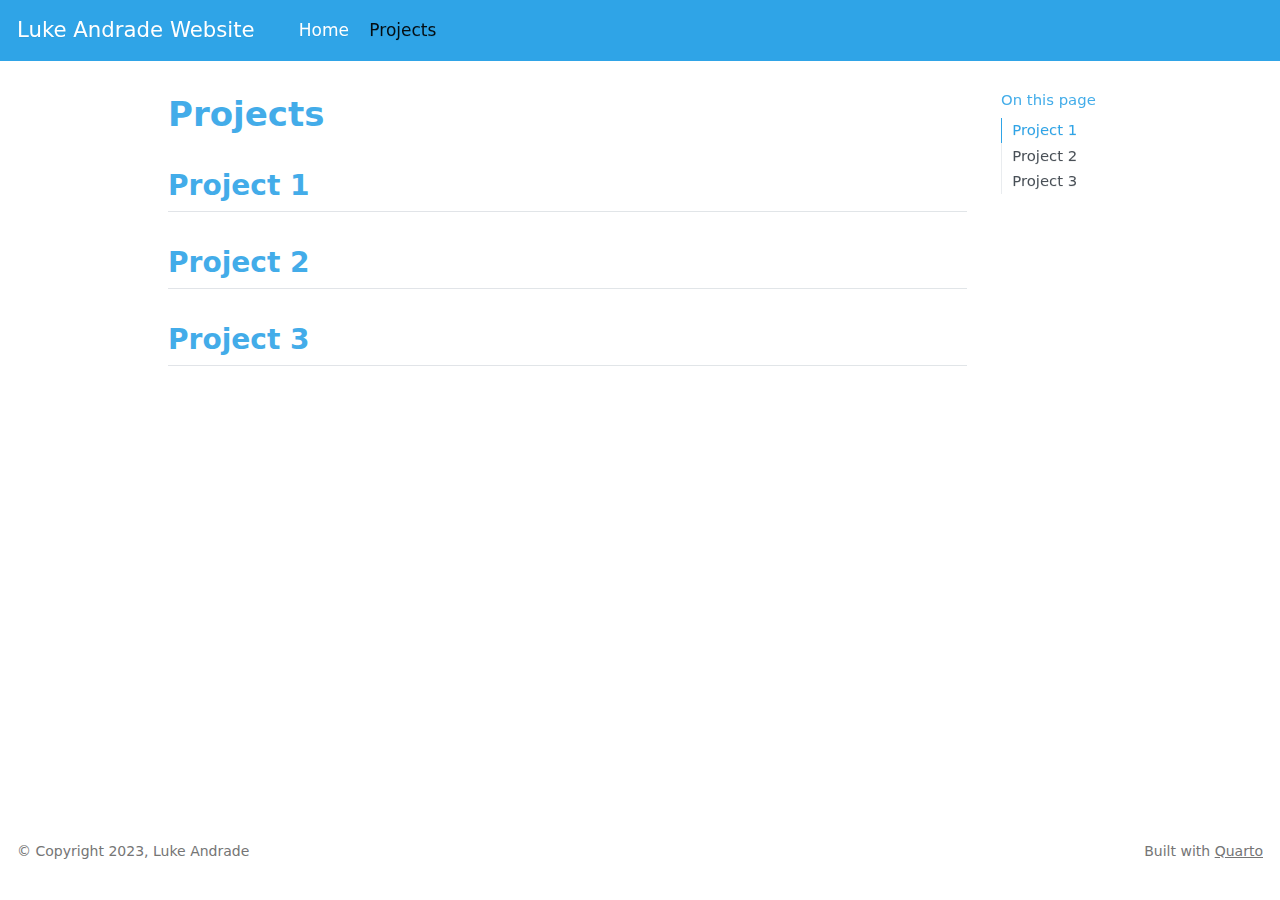
==== docs/projects.html @ 21bf118b "First Commit" ====
<!DOCTYPE html>
<html xmlns="http://www.w3.org/1999/xhtml" lang="en" xml:lang="en"><head>

<meta charset="utf-8">
<meta name="generator" content="quarto-1.3.450">

<meta name="viewport" content="width=device-width, initial-scale=1.0, user-scalable=yes">


<title>Luke Andrade Website - Projects</title>
<style>
code{white-space: pre-wrap;}
span.smallcaps{font-variant: small-caps;}
div.columns{display: flex; gap: min(4vw, 1.5em);}
div.column{flex: auto; overflow-x: auto;}
div.hanging-indent{margin-left: 1.5em; text-indent: -1.5em;}
ul.task-list{list-style: none;}
ul.task-list li input[type="checkbox"] {
  width: 0.8em;
  margin: 0 0.8em 0.2em -1em; /* quarto-specific, see https://github.com/quarto-dev/quarto-cli/issues/4556 */ 
  vertical-align: middle;
}
</style>


<script src="site_libs/quarto-nav/quarto-nav.js"></script>
<script src="site_libs/quarto-nav/headroom.min.js"></script>
<script src="site_libs/clipboard/clipboard.min.js"></script>
<script src="site_libs/quarto-search/autocomplete.umd.js"></script>
<script src="site_libs/quarto-search/fuse.min.js"></script>
<script src="site_libs/quarto-search/quarto-search.js"></script>
<meta name="quarto:offset" content="./">
<script src="site_libs/quarto-html/quarto.js"></script>
<script src="site_libs/quarto-html/popper.min.js"></script>
<script src="site_libs/quarto-html/tippy.umd.min.js"></script>
<script src="site_libs/quarto-html/anchor.min.js"></script>
<link href="site_libs/quarto-html/tippy.css" rel="stylesheet">
<link href="site_libs/quarto-html/quarto-syntax-highlighting.css" rel="stylesheet" id="quarto-text-highlighting-styles">
<script src="site_libs/bootstrap/bootstrap.min.js"></script>
<link href="site_libs/bootstrap/bootstrap-icons.css" rel="stylesheet">
<link href="site_libs/bootstrap/bootstrap.min.css" rel="stylesheet" id="quarto-bootstrap" data-mode="light">
<script id="quarto-search-options" type="application/json">{
  "location": "navbar",
  "copy-button": false,
  "collapse-after": 3,
  "panel-placement": "end",
  "type": "overlay",
  "limit": 20,
  "language": {
    "search-no-results-text": "No results",
    "search-matching-documents-text": "matching documents",
    "search-copy-link-title": "Copy link to search",
    "search-hide-matches-text": "Hide additional matches",
    "search-more-match-text": "more match in this document",
    "search-more-matches-text": "more matches in this document",
    "search-clear-button-title": "Clear",
    "search-detached-cancel-button-title": "Cancel",
    "search-submit-button-title": "Submit",
    "search-label": "Search"
  }
}</script>


</head>

<body class="nav-fixed">

<div id="quarto-search-results"></div>
  <header id="quarto-header" class="headroom fixed-top">
    <nav class="navbar navbar-expand-lg navbar-dark ">
      <div class="navbar-container container-fluid">
      <div class="navbar-brand-container">
    <a class="navbar-brand" href="./index.html">
    <span class="navbar-title">Luke Andrade Website</span>
    </a>
  </div>
            <div id="quarto-search" class="" title="Search"></div>
          <button class="navbar-toggler" type="button" data-bs-toggle="collapse" data-bs-target="#navbarCollapse" aria-controls="navbarCollapse" aria-expanded="false" aria-label="Toggle navigation" onclick="if (window.quartoToggleHeadroom) { window.quartoToggleHeadroom(); }">
  <span class="navbar-toggler-icon"></span>
</button>
          <div class="collapse navbar-collapse" id="navbarCollapse">
            <ul class="navbar-nav navbar-nav-scroll me-auto">
  <li class="nav-item">
    <a class="nav-link" href="./index.html" rel="" target="">
 <span class="menu-text">Home</span></a>
  </li>  
  <li class="nav-item">
    <a class="nav-link active" href="./projects.html" rel="" target="" aria-current="page">
 <span class="menu-text">Projects</span></a>
  </li>  
</ul>
            <div class="quarto-navbar-tools ms-auto">
    <a href="https://www.linkedin.com/in/landrade0228/" rel="" title="" class="quarto-navigation-tool px-1" aria-label=""><i class="bi bi-linkedin"></i></a>
    <a href="https://github.com/StochasticSorcerer/quarto-website-template" rel="" title="" class="quarto-navigation-tool px-1" aria-label=""><i class="bi bi-github"></i></a>
</div>
          </div> <!-- /navcollapse -->
      </div> <!-- /container-fluid -->
    </nav>
</header>
<!-- content -->
<div id="quarto-content" class="quarto-container page-columns page-rows-contents page-layout-article page-navbar">
<!-- sidebar -->
<!-- margin-sidebar -->
    <div id="quarto-margin-sidebar" class="sidebar margin-sidebar">
        <nav id="TOC" role="doc-toc" class="toc-active">
    <h2 id="toc-title">On this page</h2>
   
  <ul>
  <li><a href="#project-1" id="toc-project-1" class="nav-link active" data-scroll-target="#project-1">Project 1</a></li>
  <li><a href="#project-2" id="toc-project-2" class="nav-link" data-scroll-target="#project-2">Project 2</a></li>
  <li><a href="#project-3" id="toc-project-3" class="nav-link" data-scroll-target="#project-3">Project 3</a></li>
  </ul>
</nav>
    </div>
<!-- main -->
<main class="content" id="quarto-document-content">

<header id="title-block-header" class="quarto-title-block default">
<div class="quarto-title">
<h1 class="title">Projects</h1>
</div>



<div class="quarto-title-meta">

    
  
    
  </div>
  

</header>

<section id="project-1" class="level2">
<h2 class="anchored" data-anchor-id="project-1">Project 1</h2>
</section>
<section id="project-2" class="level2">
<h2 class="anchored" data-anchor-id="project-2">Project 2</h2>
</section>
<section id="project-3" class="level2">
<h2 class="anchored" data-anchor-id="project-3">Project 3</h2>


</section>

</main> <!-- /main -->
<script id="quarto-html-after-body" type="application/javascript">
window.document.addEventListener("DOMContentLoaded", function (event) {
  const toggleBodyColorMode = (bsSheetEl) => {
    const mode = bsSheetEl.getAttribute("data-mode");
    const bodyEl = window.document.querySelector("body");
    if (mode === "dark") {
      bodyEl.classList.add("quarto-dark");
      bodyEl.classList.remove("quarto-light");
    } else {
      bodyEl.classList.add("quarto-light");
      bodyEl.classList.remove("quarto-dark");
    }
  }
  const toggleBodyColorPrimary = () => {
    const bsSheetEl = window.document.querySelector("link#quarto-bootstrap");
    if (bsSheetEl) {
      toggleBodyColorMode(bsSheetEl);
    }
  }
  toggleBodyColorPrimary();  
  const icon = "";
  const anchorJS = new window.AnchorJS();
  anchorJS.options = {
    placement: 'right',
    icon: icon
  };
  anchorJS.add('.anchored');
  const isCodeAnnotation = (el) => {
    for (const clz of el.classList) {
      if (clz.startsWith('code-annotation-')) {                     
        return true;
      }
    }
    return false;
  }
  const clipboard = new window.ClipboardJS('.code-copy-button', {
    text: function(trigger) {
      const codeEl = trigger.previousElementSibling.cloneNode(true);
      for (const childEl of codeEl.children) {
        if (isCodeAnnotation(childEl)) {
          childEl.remove();
        }
      }
      return codeEl.innerText;
    }
  });
  clipboard.on('success', function(e) {
    // button target
    const button = e.trigger;
    // don't keep focus
    button.blur();
    // flash "checked"
    button.classList.add('code-copy-button-checked');
    var currentTitle = button.getAttribute("title");
    button.setAttribute("title", "Copied!");
    let tooltip;
    if (window.bootstrap) {
      button.setAttribute("data-bs-toggle", "tooltip");
      button.setAttribute("data-bs-placement", "left");
      button.setAttribute("data-bs-title", "Copied!");
      tooltip = new bootstrap.Tooltip(button, 
        { trigger: "manual", 
          customClass: "code-copy-button-tooltip",
          offset: [0, -8]});
      tooltip.show();    
    }
    setTimeout(function() {
      if (tooltip) {
        tooltip.hide();
        button.removeAttribute("data-bs-title");
        button.removeAttribute("data-bs-toggle");
        button.removeAttribute("data-bs-placement");
      }
      button.setAttribute("title", currentTitle);
      button.classList.remove('code-copy-button-checked');
    }, 1000);
    // clear code selection
    e.clearSelection();
  });
  function tippyHover(el, contentFn) {
    const config = {
      allowHTML: true,
      content: contentFn,
      maxWidth: 500,
      delay: 100,
      arrow: false,
      appendTo: function(el) {
          return el.parentElement;
      },
      interactive: true,
      interactiveBorder: 10,
      theme: 'quarto',
      placement: 'bottom-start'
    };
    window.tippy(el, config); 
  }
  const noterefs = window.document.querySelectorAll('a[role="doc-noteref"]');
  for (var i=0; i<noterefs.length; i++) {
    const ref = noterefs[i];
    tippyHover(ref, function() {
      // use id or data attribute instead here
      let href = ref.getAttribute('data-footnote-href') || ref.getAttribute('href');
      try { href = new URL(href).hash; } catch {}
      const id = href.replace(/^#\/?/, "");
      const note = window.document.getElementById(id);
      return note.innerHTML;
    });
  }
      let selectedAnnoteEl;
      const selectorForAnnotation = ( cell, annotation) => {
        let cellAttr = 'data-code-cell="' + cell + '"';
        let lineAttr = 'data-code-annotation="' +  annotation + '"';
        const selector = 'span[' + cellAttr + '][' + lineAttr + ']';
        return selector;
      }
      const selectCodeLines = (annoteEl) => {
        const doc = window.document;
        const targetCell = annoteEl.getAttribute("data-target-cell");
        const targetAnnotation = annoteEl.getAttribute("data-target-annotation");
        const annoteSpan = window.document.querySelector(selectorForAnnotation(targetCell, targetAnnotation));
        const lines = annoteSpan.getAttribute("data-code-lines").split(",");
        const lineIds = lines.map((line) => {
          return targetCell + "-" + line;
        })
        let top = null;
        let height = null;
        let parent = null;
        if (lineIds.length > 0) {
            //compute the position of the single el (top and bottom and make a div)
            const el = window.document.getElementById(lineIds[0]);
            top = el.offsetTop;
            height = el.offsetHeight;
            parent = el.parentElement.parentElement;
          if (lineIds.length > 1) {
            const lastEl = window.document.getElementById(lineIds[lineIds.length - 1]);
            const bottom = lastEl.offsetTop + lastEl.offsetHeight;
            height = bottom - top;
          }
          if (top !== null && height !== null && parent !== null) {
            // cook up a div (if necessary) and position it 
            let div = window.document.getElementById("code-annotation-line-highlight");
            if (div === null) {
              div = window.document.createElement("div");
              div.setAttribute("id", "code-annotation-line-highlight");
              div.style.position = 'absolute';
              parent.appendChild(div);
            }
            div.style.top = top - 2 + "px";
            div.style.height = height + 4 + "px";
            let gutterDiv = window.document.getElementById("code-annotation-line-highlight-gutter");
            if (gutterDiv === null) {
              gutterDiv = window.document.createElement("div");
              gutterDiv.setAttribute("id", "code-annotation-line-highlight-gutter");
              gutterDiv.style.position = 'absolute';
              const codeCell = window.document.getElementById(targetCell);
              const gutter = codeCell.querySelector('.code-annotation-gutter');
              gutter.appendChild(gutterDiv);
            }
            gutterDiv.style.top = top - 2 + "px";
            gutterDiv.style.height = height + 4 + "px";
          }
          selectedAnnoteEl = annoteEl;
        }
      };
      const unselectCodeLines = () => {
        const elementsIds = ["code-annotation-line-highlight", "code-annotation-line-highlight-gutter"];
        elementsIds.forEach((elId) => {
          const div = window.document.getElementById(elId);
          if (div) {
            div.remove();
          }
        });
        selectedAnnoteEl = undefined;
      };
      // Attach click handler to the DT
      const annoteDls = window.document.querySelectorAll('dt[data-target-cell]');
      for (const annoteDlNode of annoteDls) {
        annoteDlNode.addEventListener('click', (event) => {
          const clickedEl = event.target;
          if (clickedEl !== selectedAnnoteEl) {
            unselectCodeLines();
            const activeEl = window.document.querySelector('dt[data-target-cell].code-annotation-active');
            if (activeEl) {
              activeEl.classList.remove('code-annotation-active');
            }
            selectCodeLines(clickedEl);
            clickedEl.classList.add('code-annotation-active');
          } else {
            // Unselect the line
            unselectCodeLines();
            clickedEl.classList.remove('code-annotation-active');
          }
        });
      }
  const findCites = (el) => {
    const parentEl = el.parentElement;
    if (parentEl) {
      const cites = parentEl.dataset.cites;
      if (cites) {
        return {
          el,
          cites: cites.split(' ')
        };
      } else {
        return findCites(el.parentElement)
      }
    } else {
      return undefined;
    }
  };
  var bibliorefs = window.document.querySelectorAll('a[role="doc-biblioref"]');
  for (var i=0; i<bibliorefs.length; i++) {
    const ref = bibliorefs[i];
    const citeInfo = findCites(ref);
    if (citeInfo) {
      tippyHover(citeInfo.el, function() {
        var popup = window.document.createElement('div');
        citeInfo.cites.forEach(function(cite) {
          var citeDiv = window.document.createElement('div');
          citeDiv.classList.add('hanging-indent');
          citeDiv.classList.add('csl-entry');
          var biblioDiv = window.document.getElementById('ref-' + cite);
          if (biblioDiv) {
            citeDiv.innerHTML = biblioDiv.innerHTML;
          }
          popup.appendChild(citeDiv);
        });
        return popup.innerHTML;
      });
    }
  }
});
</script>
</div> <!-- /content -->
<footer class="footer">
  <div class="nav-footer">
    <div class="nav-footer-left">© Copyright 2023, Luke Andrade</div>   
    <div class="nav-footer-center">
      &nbsp;
    </div>
    <div class="nav-footer-right">Built with <a href="https://quarto.org/">Quarto</a></div>
  </div>
</footer>



</body></html>
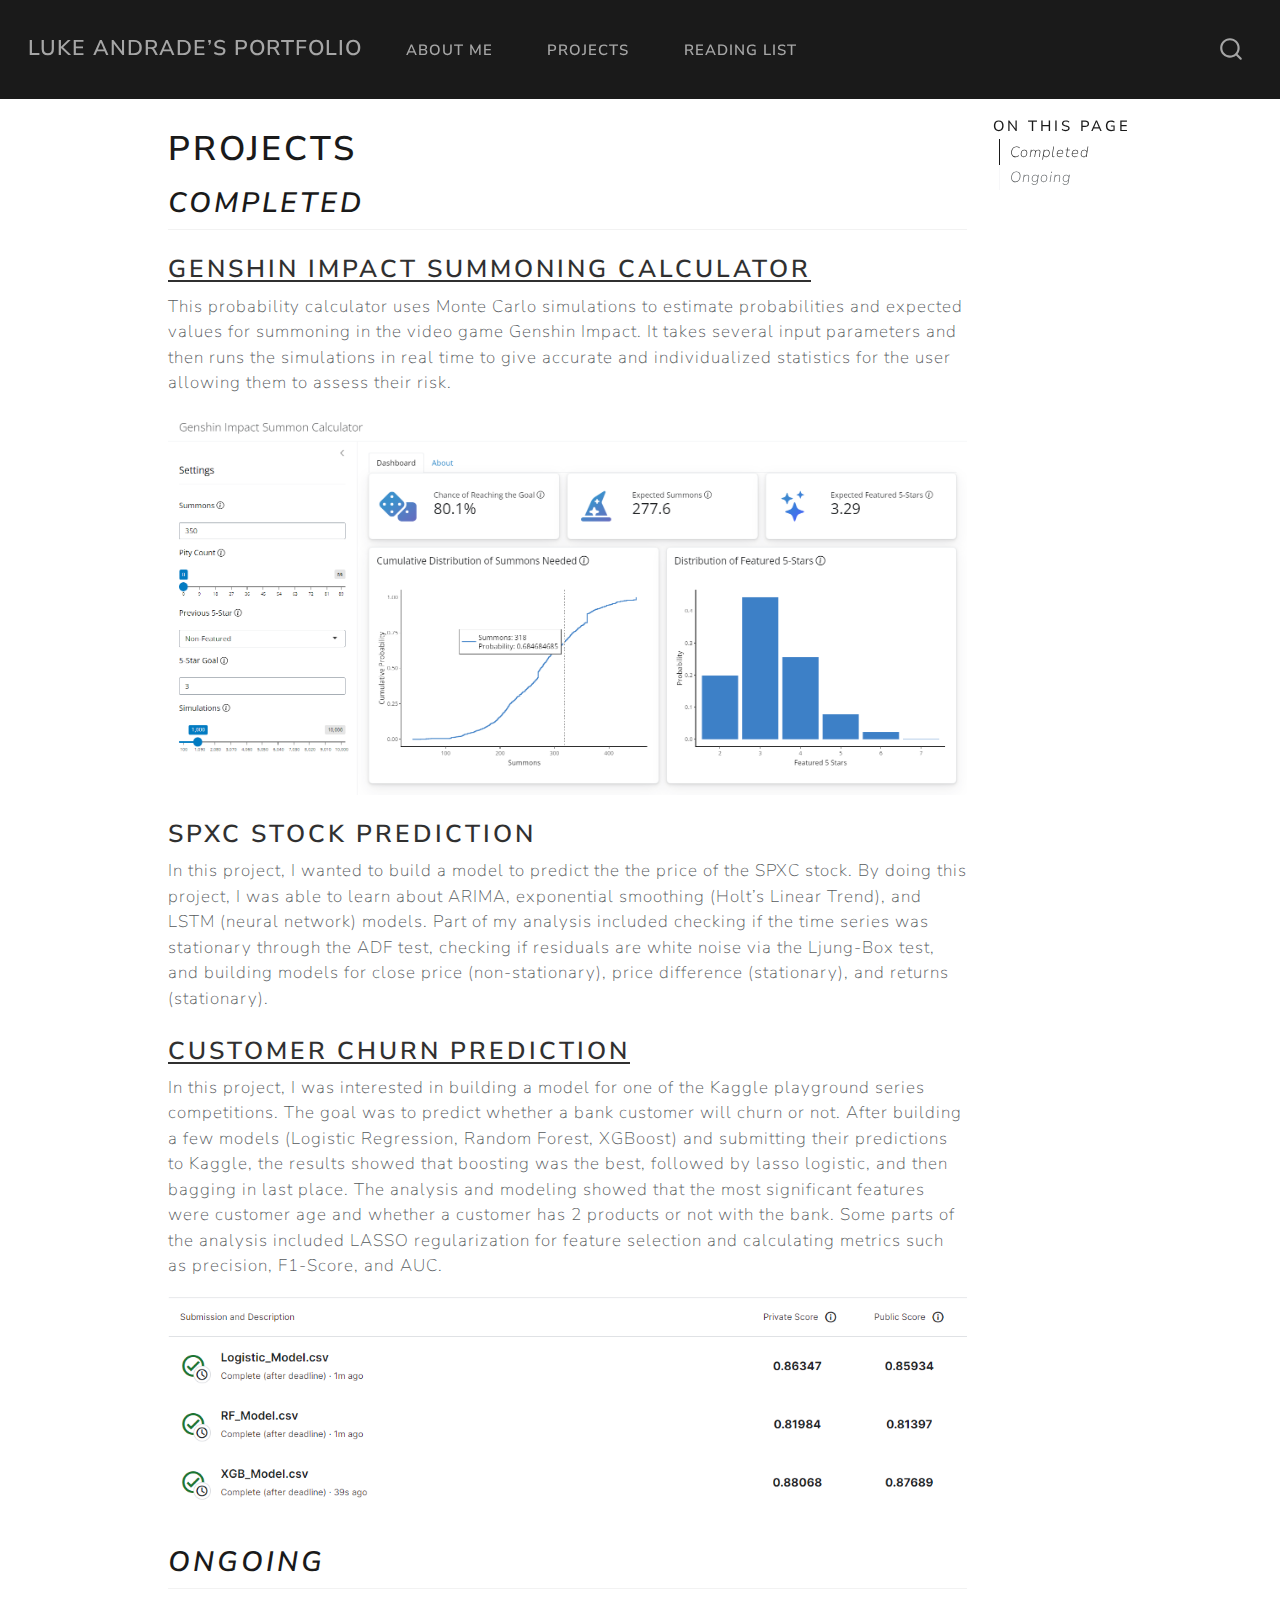
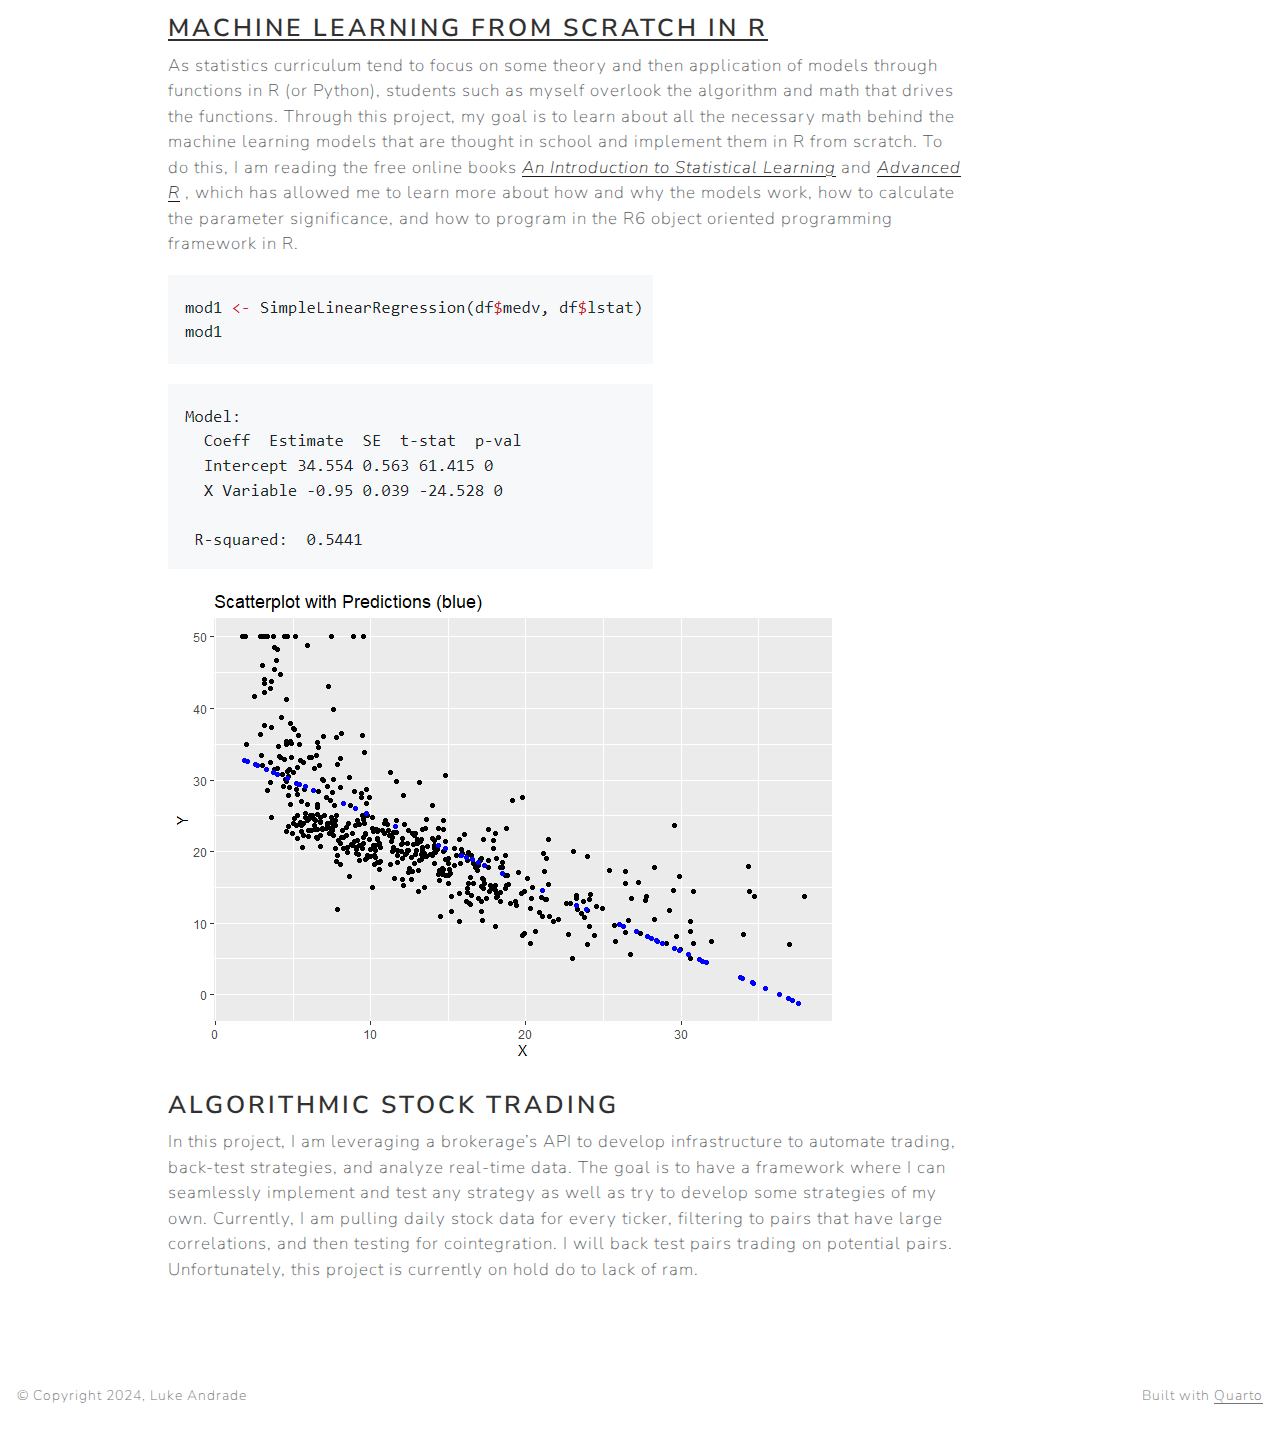
==== commit df82cd24: "Summer 2024 Update" ====
--- a/docs/projects.html
+++ b/docs/projects.html
@@ -2,12 +2,12 @@
 <html xmlns="http://www.w3.org/1999/xhtml" lang="en" xml:lang="en"><head>
 
 <meta charset="utf-8">
-<meta name="generator" content="quarto-1.3.450">
+<meta name="generator" content="quarto-1.4.550">
 
 <meta name="viewport" content="width=device-width, initial-scale=1.0, user-scalable=yes">
 
 
-<title>Luke Andrade Website - Projects</title>
+<title>Luke Andrade’s Portfolio - Projects</title>
 <style>
 code{white-space: pre-wrap;}
 span.smallcaps{font-variant: small-caps;}
@@ -45,7 +45,13 @@
   "collapse-after": 3,
   "panel-placement": "end",
   "type": "overlay",
-  "limit": 20,
+  "limit": 50,
+  "keyboard-shortcut": [
+    "f",
+    "/",
+    "s"
+  ],
+  "show-item-context": false,
   "language": {
     "search-no-results-text": "No results",
     "search-matching-documents-text": "matching documents",
@@ -54,6 +60,7 @@
     "search-more-match-text": "more match in this document",
     "search-more-matches-text": "more matches in this document",
     "search-clear-button-title": "Clear",
+    "search-text-placeholder": "",
     "search-detached-cancel-button-title": "Cancel",
     "search-submit-button-title": "Submit",
     "search-label": "Search"
@@ -61,17 +68,18 @@
 }</script>
 
 
+<link rel="stylesheet" href="styles.css">
 </head>
 
 <body class="nav-fixed">
 
 <div id="quarto-search-results"></div>
   <header id="quarto-header" class="headroom fixed-top">
-    <nav class="navbar navbar-expand-lg navbar-dark ">
+    <nav class="navbar navbar-expand-lg " data-bs-theme="dark">
       <div class="navbar-container container-fluid">
-      <div class="navbar-brand-container">
+      <div class="navbar-brand-container mx-auto">
     <a class="navbar-brand" href="./index.html">
-    <span class="navbar-title">Luke Andrade Website</span>
+    <span class="navbar-title">Luke Andrade’s Portfolio</span>
     </a>
   </div>
             <div id="quarto-search" class="" title="Search"></div>
@@ -81,19 +89,23 @@
           <div class="collapse navbar-collapse" id="navbarCollapse">
             <ul class="navbar-nav navbar-nav-scroll me-auto">
   <li class="nav-item">
-    <a class="nav-link" href="./index.html" rel="" target="">
- <span class="menu-text">Home</span></a>
+    <a class="nav-link" href="./index.html"> 
+<span class="menu-text">About Me</span></a>
   </li>  
   <li class="nav-item">
-    <a class="nav-link active" href="./projects.html" rel="" target="" aria-current="page">
- <span class="menu-text">Projects</span></a>
+    <a class="nav-link active" href="./projects.html" aria-current="page"> 
+<span class="menu-text">Projects</span></a>
+  </li>  
+  <li class="nav-item">
+    <a class="nav-link" href="./books.html"> 
+<span class="menu-text">Reading List</span></a>
   </li>  
 </ul>
-            <div class="quarto-navbar-tools ms-auto">
-    <a href="https://www.linkedin.com/in/landrade0228/" rel="" title="" class="quarto-navigation-tool px-1" aria-label=""><i class="bi bi-linkedin"></i></a>
-    <a href="https://github.com/StochasticSorcerer/quarto-website-template" rel="" title="" class="quarto-navigation-tool px-1" aria-label=""><i class="bi bi-github"></i></a>
+          </div> <!-- /navcollapse -->
+          <div class="quarto-navbar-tools">
+    <a href="https://www.linkedin.com/in/landrade0228/" title="" class="quarto-navigation-tool px-1" aria-label=""><i class="bi bi-linkedin"></i></a>
+    <a href="https://github.com/StochasticSorcerer" title="" class="quarto-navigation-tool px-1" aria-label=""><i class="bi bi-github"></i></a>
 </div>
-          </div> <!-- /navcollapse -->
       </div> <!-- /container-fluid -->
     </nav>
 </header>
@@ -106,9 +118,17 @@
     <h2 id="toc-title">On this page</h2>
    
   <ul>
-  <li><a href="#project-1" id="toc-project-1" class="nav-link active" data-scroll-target="#project-1">Project 1</a></li>
-  <li><a href="#project-2" id="toc-project-2" class="nav-link" data-scroll-target="#project-2">Project 2</a></li>
-  <li><a href="#project-3" id="toc-project-3" class="nav-link" data-scroll-target="#project-3">Project 3</a></li>
+  <li><a href="#completed" id="toc-completed" class="nav-link active" data-scroll-target="#completed"><em>Completed</em></a>
+  <ul class="collapse">
+  <li><a href="#genshin-impact-summoning-calculator" id="toc-genshin-impact-summoning-calculator" class="nav-link" data-scroll-target="#genshin-impact-summoning-calculator">Genshin Impact Summoning Calculator</a></li>
+  <li><a href="#spxc-stock-prediction" id="toc-spxc-stock-prediction" class="nav-link" data-scroll-target="#spxc-stock-prediction">SPXC Stock Prediction</a></li>
+  <li><a href="#customer-churn-prediction" id="toc-customer-churn-prediction" class="nav-link" data-scroll-target="#customer-churn-prediction">Customer Churn Prediction</a></li>
+  </ul></li>
+  <li><a href="#ongoing" id="toc-ongoing" class="nav-link" data-scroll-target="#ongoing"><em>Ongoing</em></a>
+  <ul class="collapse">
+  <li><a href="#machine-learning-from-scratch-in-r" id="toc-machine-learning-from-scratch-in-r" class="nav-link" data-scroll-target="#machine-learning-from-scratch-in-r">Machine Learning from Scratch in R</a></li>
+  <li><a href="#algorithmic-stock-trading" id="toc-algorithmic-stock-trading" class="nav-link" data-scroll-target="#algorithmic-stock-trading">Algorithmic Stock Trading</a></li>
+  </ul></li>
   </ul>
 </nav>
     </div>
@@ -130,18 +150,41 @@
   </div>
   
 
+
 </header>
 
-<section id="project-1" class="level2">
-<h2 class="anchored" data-anchor-id="project-1">Project 1</h2>
-</section>
-<section id="project-2" class="level2">
-<h2 class="anchored" data-anchor-id="project-2">Project 2</h2>
-</section>
-<section id="project-3" class="level2">
-<h2 class="anchored" data-anchor-id="project-3">Project 3</h2>
-
-
+
+<section id="completed" class="level2">
+<h2 class="anchored" data-anchor-id="completed"><em>Completed</em></h2>
+<section id="genshin-impact-summoning-calculator" class="level3">
+<h3 class="anchored" data-anchor-id="genshin-impact-summoning-calculator"><a href="https://stochasticsorcerer.shinyapps.io/Genshin_Impact_Summon_Calculator/">Genshin Impact Summoning Calculator</a></h3>
+<p>This probability calculator uses Monte Carlo simulations to estimate probabilities and expected values for summoning in the video game Genshin Impact. It takes several input parameters and then runs the simulations in real time to give accurate and individualized statistics for the user allowing them to assess their risk.</p>
+<p><img src="img/Genshin Dashboard.png" class="img-fluid"></p>
+</section>
+<section id="spxc-stock-prediction" class="level3">
+<h3 class="anchored" data-anchor-id="spxc-stock-prediction">SPXC Stock Prediction</h3>
+<p>In this project, I wanted to build a model to predict the the price of the SPXC stock. By doing this project, I was able to learn about ARIMA, exponential smoothing (Holt’s Linear Trend), and LSTM (neural network) models. Part of my analysis included checking if the time series was stationary through the ADF test, checking if residuals are white noise via the Ljung-Box test, and building models for close price (non-stationary), price difference (stationary), and returns (stationary).</p>
+</section>
+<section id="customer-churn-prediction" class="level3">
+<h3 class="anchored" data-anchor-id="customer-churn-prediction"><a href="https://rpubs.com/StochasticSorcerer/churn-prediction">Customer Churn Prediction</a></h3>
+<p>In this project, I was interested in building a model for one of the Kaggle playground series competitions. The goal was to predict whether a bank customer will churn or not. After building a few models (Logistic Regression, Random Forest, XGBoost) and submitting their predictions to Kaggle, the results showed that boosting was the best, followed by lasso logistic, and then bagging in last place. The analysis and modeling showed that the most significant features were customer age and whether a customer has 2 products or not with the bank. Some parts of the analysis included LASSO regularization for feature selection and calculating metrics such as precision, F1-Score, and AUC.</p>
+<p><img src="img/Model_Results.png" class="img-fluid"></p>
+</section>
+</section>
+<section id="ongoing" class="level2">
+<h2 class="anchored" data-anchor-id="ongoing"><em>Ongoing</em></h2>
+<section id="machine-learning-from-scratch-in-r" class="level3">
+<h3 class="anchored" data-anchor-id="machine-learning-from-scratch-in-r"><a href="https://github.com/StochasticSorcerer/ML-from-Scratch-in-R">Machine Learning from Scratch in R</a></h3>
+<p>As statistics curriculum tend to focus on some theory and then application of models through functions in R (or Python), students such as myself overlook the algorithm and math that drives the functions. Through this project, my goal is to learn about all the necessary math behind the machine learning models that are thought in school and implement them in R from scratch. To do this, I am reading the free online books <a href="https://www.statlearning.com/"><em>An Introduction to Statistical Learning</em></a> and <a href="https://adv-r.hadley.nz/index.html"><em>Advanced R</em></a> , which has allowed me to learn more about how and why the models work, how to calculate the parameter significance, and how to program in the R6 object oriented programming framework in R.</p>
+<p><img src="img/Model_Diagnostic_Output.png" class="img-fluid"></p>
+<p><img src="img/Scatterplot1.png" class="img-fluid"></p>
+</section>
+<section id="algorithmic-stock-trading" class="level3">
+<h3 class="anchored" data-anchor-id="algorithmic-stock-trading">Algorithmic Stock Trading</h3>
+<p>In this project, I am leveraging a brokerage’s API to develop infrastructure to automate trading, back-test strategies, and analyze real-time data. The goal is to have a framework where I can seamlessly implement and test any strategy as well as try to develop some strategies of my own. Currently, I am pulling daily stock data for every ticker, filtering to pairs that have large correlations, and then testing for cointegration. I will back test pairs trading on potential pairs. Unfortunately, this project is currently on hold do to lack of ram.</p>
+
+
+</section>
 </section>
 
 </main> <!-- /main -->
@@ -224,10 +267,9 @@
     // clear code selection
     e.clearSelection();
   });
-  function tippyHover(el, contentFn) {
+  function tippyHover(el, contentFn, onTriggerFn, onUntriggerFn) {
     const config = {
       allowHTML: true,
-      content: contentFn,
       maxWidth: 500,
       delay: 100,
       arrow: false,
@@ -237,8 +279,17 @@
       interactive: true,
       interactiveBorder: 10,
       theme: 'quarto',
-      placement: 'bottom-start'
+      placement: 'bottom-start',
     };
+    if (contentFn) {
+      config.content = contentFn;
+    }
+    if (onTriggerFn) {
+      config.onTrigger = onTriggerFn;
+    }
+    if (onUntriggerFn) {
+      config.onUntrigger = onUntriggerFn;
+    }
     window.tippy(el, config); 
   }
   const noterefs = window.document.querySelectorAll('a[role="doc-noteref"]');
@@ -251,6 +302,125 @@
       const id = href.replace(/^#\/?/, "");
       const note = window.document.getElementById(id);
       return note.innerHTML;
+    });
+  }
+  const xrefs = window.document.querySelectorAll('a.quarto-xref');
+  const processXRef = (id, note) => {
+    // Strip column container classes
+    const stripColumnClz = (el) => {
+      el.classList.remove("page-full", "page-columns");
+      if (el.children) {
+        for (const child of el.children) {
+          stripColumnClz(child);
+        }
+      }
+    }
+    stripColumnClz(note)
+    if (id === null || id.startsWith('sec-')) {
+      // Special case sections, only their first couple elements
+      const container = document.createElement("div");
+      if (note.children && note.children.length > 2) {
+        container.appendChild(note.children[0].cloneNode(true));
+        for (let i = 1; i < note.children.length; i++) {
+          const child = note.children[i];
+          if (child.tagName === "P" && child.innerText === "") {
+            continue;
+          } else {
+            container.appendChild(child.cloneNode(true));
+            break;
+          }
+        }
+        if (window.Quarto?.typesetMath) {
+          window.Quarto.typesetMath(container);
+        }
+        return container.innerHTML
+      } else {
+        if (window.Quarto?.typesetMath) {
+          window.Quarto.typesetMath(note);
+        }
+        return note.innerHTML;
+      }
+    } else {
+      // Remove any anchor links if they are present
+      const anchorLink = note.querySelector('a.anchorjs-link');
+      if (anchorLink) {
+        anchorLink.remove();
+      }
+      if (window.Quarto?.typesetMath) {
+        window.Quarto.typesetMath(note);
+      }
+      // TODO in 1.5, we should make sure this works without a callout special case
+      if (note.classList.contains("callout")) {
+        return note.outerHTML;
+      } else {
+        return note.innerHTML;
+      }
+    }
+  }
+  for (var i=0; i<xrefs.length; i++) {
+    const xref = xrefs[i];
+    tippyHover(xref, undefined, function(instance) {
+      instance.disable();
+      let url = xref.getAttribute('href');
+      let hash = undefined; 
+      if (url.startsWith('#')) {
+        hash = url;
+      } else {
+        try { hash = new URL(url).hash; } catch {}
+      }
+      if (hash) {
+        const id = hash.replace(/^#\/?/, "");
+        const note = window.document.getElementById(id);
+        if (note !== null) {
+          try {
+            const html = processXRef(id, note.cloneNode(true));
+            instance.setContent(html);
+          } finally {
+            instance.enable();
+            instance.show();
+          }
+        } else {
+          // See if we can fetch this
+          fetch(url.split('#')[0])
+          .then(res => res.text())
+          .then(html => {
+            const parser = new DOMParser();
+            const htmlDoc = parser.parseFromString(html, "text/html");
+            const note = htmlDoc.getElementById(id);
+            if (note !== null) {
+              const html = processXRef(id, note);
+              instance.setContent(html);
+            } 
+          }).finally(() => {
+            instance.enable();
+            instance.show();
+          });
+        }
+      } else {
+        // See if we can fetch a full url (with no hash to target)
+        // This is a special case and we should probably do some content thinning / targeting
+        fetch(url)
+        .then(res => res.text())
+        .then(html => {
+          const parser = new DOMParser();
+          const htmlDoc = parser.parseFromString(html, "text/html");
+          const note = htmlDoc.querySelector('main.content');
+          if (note !== null) {
+            // This should only happen for chapter cross references
+            // (since there is no id in the URL)
+            // remove the first header
+            if (note.children.length > 0 && note.children[0].tagName === "HEADER") {
+              note.children[0].remove();
+            }
+            const html = processXRef(null, note);
+            instance.setContent(html);
+          } 
+        }).finally(() => {
+          instance.enable();
+          instance.show();
+        });
+      }
+    }, function(instance) {
     });
   }
       let selectedAnnoteEl;
@@ -294,6 +464,7 @@
             }
             div.style.top = top - 2 + "px";
             div.style.height = height + 4 + "px";
+            div.style.left = 0;
             let gutterDiv = window.document.getElementById("code-annotation-line-highlight-gutter");
             if (gutterDiv === null) {
               gutterDiv = window.document.createElement("div");
@@ -319,6 +490,32 @@
         });
         selectedAnnoteEl = undefined;
       };
+        // Handle positioning of the toggle
+    window.addEventListener(
+      "resize",
+      throttle(() => {
+        elRect = undefined;
+        if (selectedAnnoteEl) {
+          selectCodeLines(selectedAnnoteEl);
+        }
+      }, 10)
+    );
+    function throttle(fn, ms) {
+    let throttle = false;
+    let timer;
+      return (...args) => {
+        if(!throttle) { // first call gets through
+            fn.apply(this, args);
+            throttle = true;
+        } else { // all the others get throttled
+            if(timer) clearTimeout(timer); // cancel #2
+            timer = setTimeout(() => {
+              fn.apply(this, args);
+              timer = throttle = false;
+            }, ms);
+        }
+      };
+    }
       // Attach click handler to the DT
       const annoteDls = window.document.querySelectorAll('dt[data-target-cell]');
       for (const annoteDlNode of annoteDls) {
@@ -381,14 +578,19 @@
 </div> <!-- /content -->
 <footer class="footer">
   <div class="nav-footer">
-    <div class="nav-footer-left">© Copyright 2023, Luke Andrade</div>   
+    <div class="nav-footer-left">
+<p>© Copyright 2024, Luke Andrade</p>
+</div>   
     <div class="nav-footer-center">
       &nbsp;
     </div>
-    <div class="nav-footer-right">Built with <a href="https://quarto.org/">Quarto</a></div>
+    <div class="nav-footer-right">
+<p>Built with <a href="https://quarto.org/">Quarto</a></p>
+</div>
   </div>
 </footer>
 
 
 
+
 </body></html>